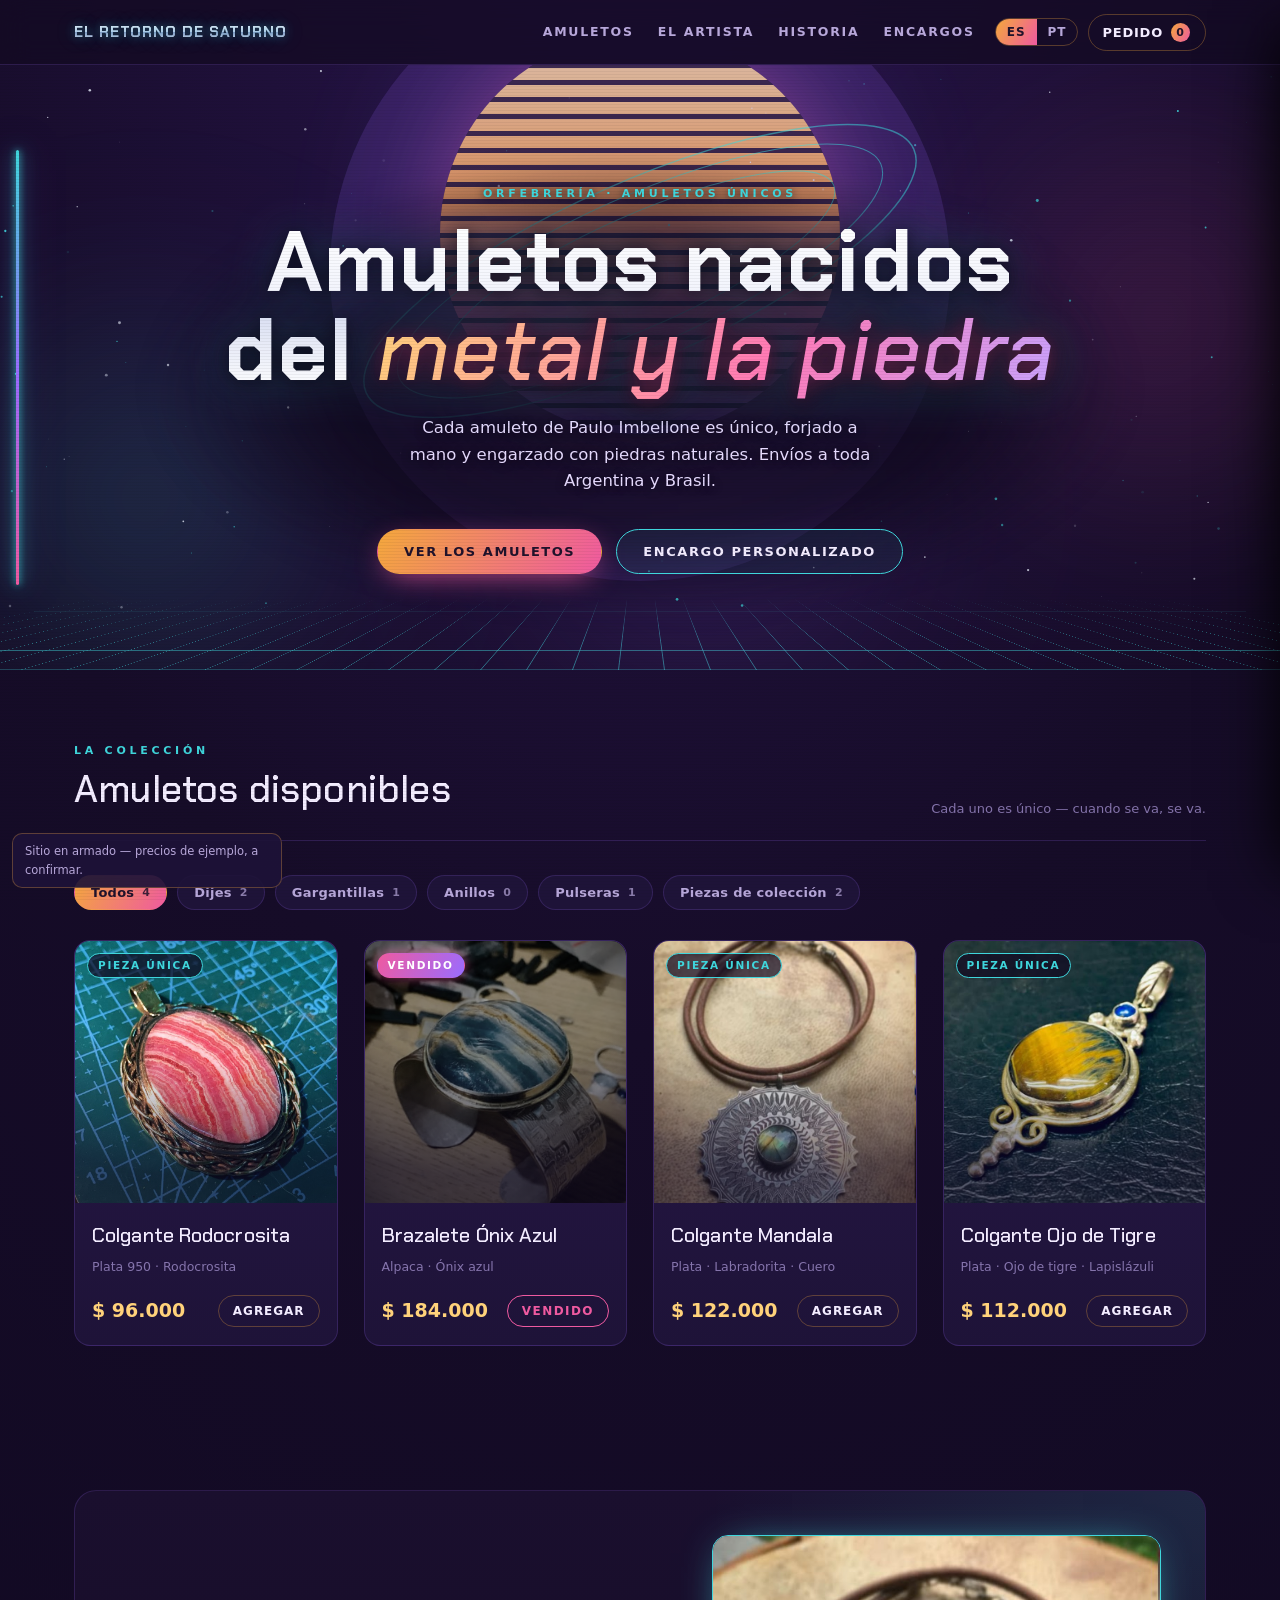
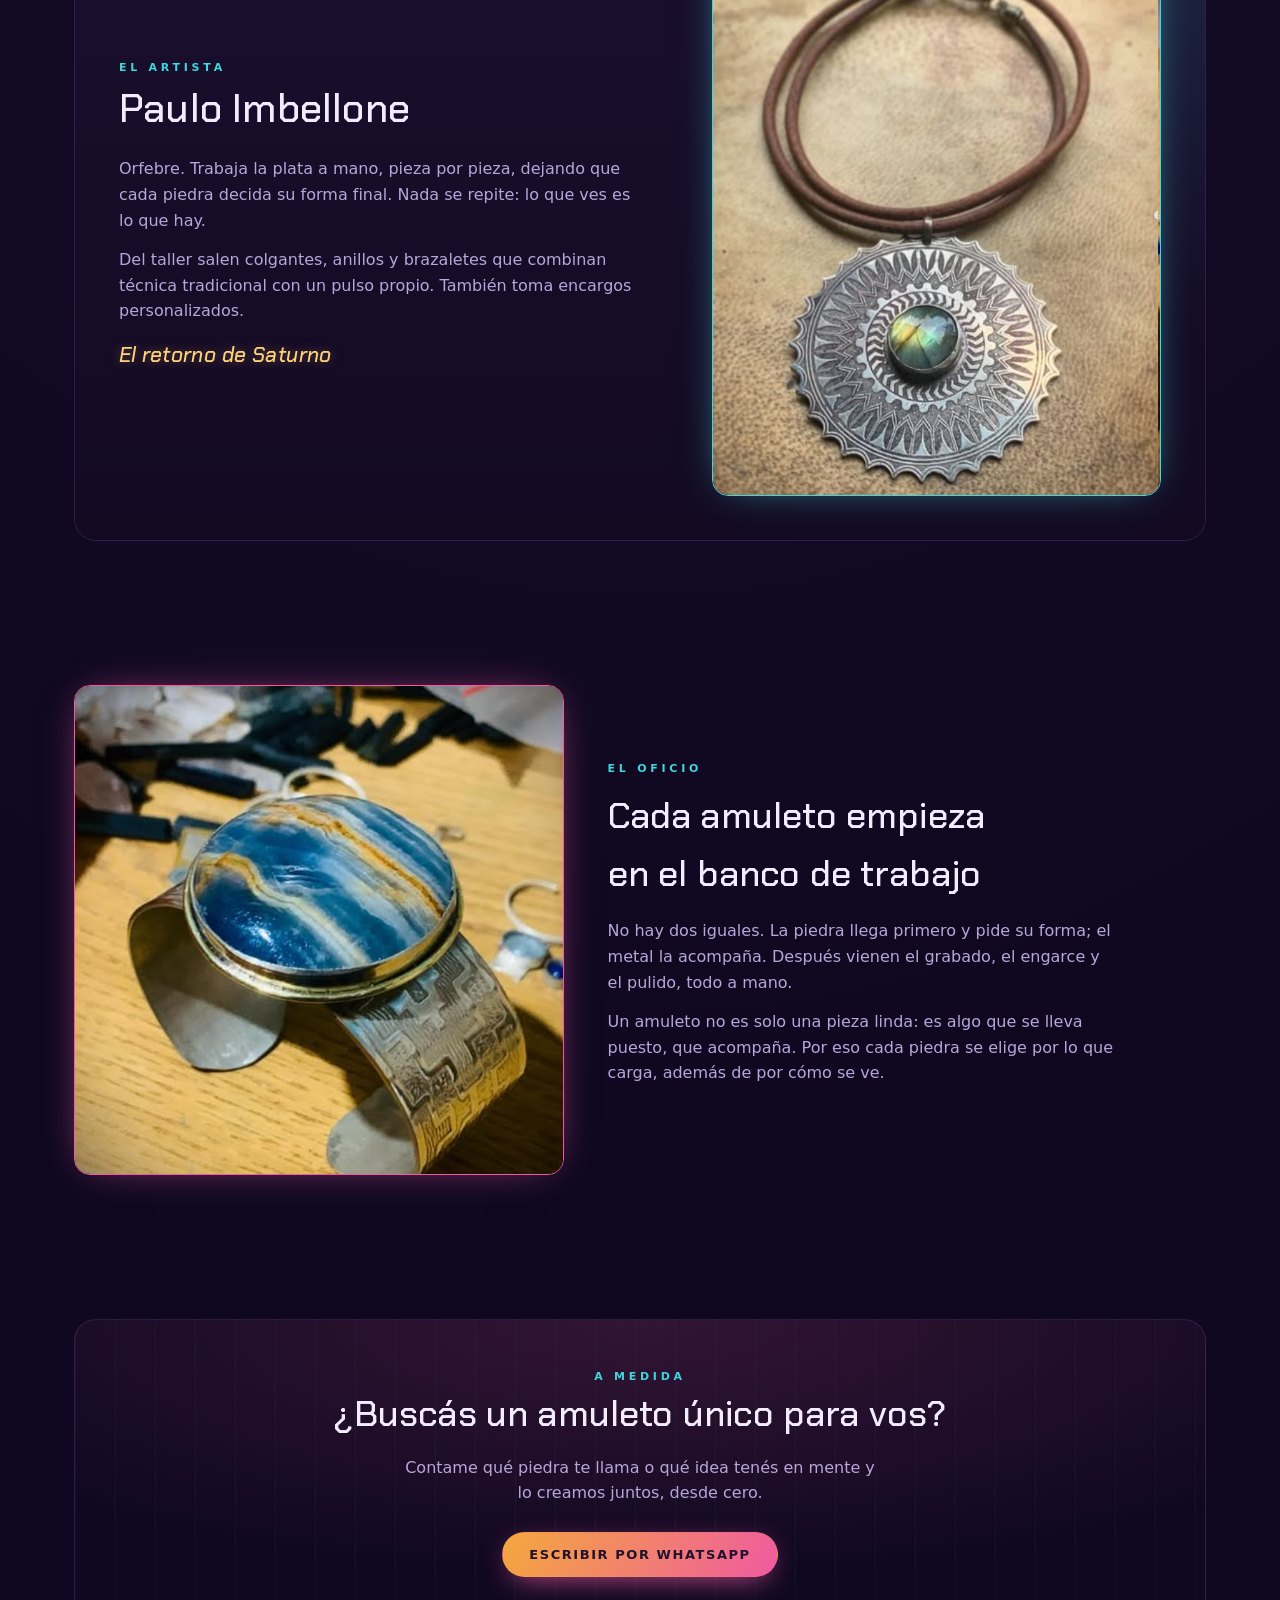
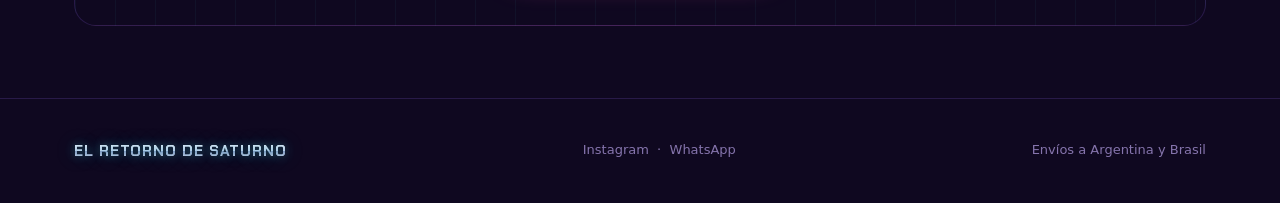
==== index.html @ 76c9d8ed "sitio inicial" ====
<!doctype html>
<html lang="es">
<head>
<meta charset="utf-8">
<meta name="viewport" content="width=device-width, initial-scale=1">
<title>El retorno de Saturno — Amuletos de orfebrería | Paulo Imbellone</title>
<meta name="description" content="Amuletos únicos de plata y piedras naturales, hechos a mano por Paulo Imbellone. Piezas únicas y encargos personalizados. Envíos a Argentina y Brasil.">
<link rel="icon" href="data:image/svg+xml,%3Csvg xmlns='http://www.w3.org/2000/svg' viewBox='0 0 32 32'%3E%3Crect width='32' height='32' rx='7' fill='%230d0c11'/%3E%3Ccircle cx='16' cy='15' r='6' fill='%23e7cd93'/%3E%3Cellipse cx='16' cy='15' rx='12' ry='4' fill='none' stroke='%23c8a25a' stroke-width='1.6' transform='rotate(-20 16 15)'/%3E%3C/svg%3E">
<!-- Vista previa al compartir el link (WhatsApp, redes). Reemplazá la URL por el dominio final. -->
<meta property="og:title" content="El retorno de Saturno — Amuletos de orfebrería">
<meta property="og:description" content="Amuletos únicos de plata y piedras naturales, hechos a mano. Envíos a Argentina y Brasil.">
<meta property="og:type" content="website">
<meta property="og:image" content="img/mandala-labradorita.jpg">
<link rel="stylesheet" href="css/fuentes.css">
<link rel="stylesheet" href="css/estilos.css">
</head>
<body>

<header>
  <div class="wrap bar">
    <div class="brand">El retorno de <b>Saturno</b></div>
    <nav class="links">
      <a href="#amuletos" data-k="nav_amuletos">Amuletos</a>
      <a href="#artista" data-k="nav_artista">El artista</a>
      <a href="#historia" data-k="nav_historia">Historia</a>
      <a href="#encargos" data-k="nav_encargos">Encargos</a>
    </nav>
    <div class="tools">
      <div class="lang">
        <button data-lang="es" class="on">ES</button>
        <button data-lang="pt">PT</button>
      </div>
      <button class="cartbtn" onclick="ERS.openCart()">
        <span data-k="cart_word">Pedido</span>
        <span class="count" id="count">0</span>
      </button>
    </div>
  </div>
</header>

<section class="hero">
  <i class="neon-l" aria-hidden="true"></i>
  <span class="fog" aria-hidden="true"><i class="f1"></i><i class="f2"></i><i class="f3"></i></span>
  <canvas id="stars"></canvas>
  <svg class="halo" viewBox="0 0 600 600" fill="none" aria-hidden="true">
    <defs>
      <radialGradient id="g" cx="50%" cy="50%" r="50%">
        <stop offset="0%" stop-color="#8a76b8" stop-opacity=".28"/>
        <stop offset="55%" stop-color="#8a76b8" stop-opacity="0"/>
      </radialGradient>
    </defs>
    <circle cx="300" cy="300" r="300" fill="url(#g)"/>
    <g transform="rotate(-24 300 300)">
      <ellipse cx="300" cy="300" rx="290" ry="86" stroke="#c8a25a" stroke-opacity=".55" stroke-width="1.4"/>
      <ellipse cx="300" cy="300" rx="255" ry="72" stroke="#e7cd93" stroke-opacity=".28" stroke-width="1"/>
      <ellipse cx="300" cy="300" rx="205" ry="54" stroke="#c8a25a" stroke-opacity=".2" stroke-width="1"/>
    </g>
  </svg>
  <div class="wrap inner">
    <div class="eyebrow" data-k="hero_eyebrow">Orfebrería · amuletos únicos</div>
    <h1 data-k="hero_title">Amuletos nacidos del <span class="it">metal y la piedra</span></h1>
    <p class="sub" data-k="hero_sub">Cada amuleto de Paulo Imbellone es único, forjado a mano y engarzado con piedras naturales. Envíos a toda Argentina y Brasil.</p>
    <div class="cta-row">
      <button class="btn solid" onclick="ERS.goTo('#amuletos')" data-k="hero_cta1">Ver los amuletos</button>
      <button class="btn ghost" onclick="ERS.goTo('#encargos')" data-k="hero_cta2">Encargo personalizado</button>
    </div>
  </div>
</section>

<main class="wrap">
  <section id="amuletos">
    <div class="sec-head">
      <div>
        <div class="eyebrow" data-k="collection_eyebrow">La colección</div>
        <h2 data-k="collection_title">Amuletos disponibles</h2>
      </div>
      <p data-k="collection_note">Cada uno es único — cuando se va, se va.</p>
    </div>
    <div class="pills" id="pills"></div>
    <div class="grid" id="grid"></div>
  </section>

  <section id="artista">
    <div class="about">
      <div>
        <div class="eyebrow" data-k="about_eyebrow">El artista</div>
        <h2 data-k="about_title">Paulo Imbellone</h2>
        <p data-k="about_p1"></p>
        <p data-k="about_p2"></p>
        <div class="sig" data-k="about_sig">El retorno de Saturno</div>
      </div>
      <div class="art"><img src="img/mandala-labradorita.jpg" alt="Amuleto de plata con labradorita sobre cuero"></div>
    </div>
  </section>

  <section id="historia">
    <div class="historia">
      <div class="art"><img src="img/onix-azul.jpg" alt="Brazalete de plata en el taller"></div>
      <div>
        <div class="eyebrow" data-k="historia_eyebrow">El oficio</div>
        <h2 data-k="historia_title">Cada amuleto empieza en el banco de trabajo</h2>
        <p data-k="historia_p1"></p>
        <p data-k="historia_p2"></p>
      </div>
    </div>
  </section>

  <section id="encargos">
    <div class="custom">
      <div class="eyebrow" data-k="custom_eyebrow">A medida</div>
      <h2 data-k="custom_title">¿Buscás un amuleto único para vos?</h2>
      <p data-k="custom_p">Contame qué piedra te llama o qué idea tenés en mente y lo creamos juntos, desde cero.</p>
      <button class="btn solid" onclick="ERS.customWA()" data-k="custom_cta">Escribir por WhatsApp</button>
    </div>
  </section>
</main>

<footer>
  <div class="wrap footrow">
    <div class="brand">El retorno de <b>Saturno</b></div>
    <div>
      <a href="#" data-ig target="_blank" rel="noopener">Instagram</a>
      &nbsp;·&nbsp;
      <a href="#" onclick="ERS.customWA();return false">WhatsApp</a>
    </div>
    <div data-k="foot_ship">Envíos a Argentina y Brasil</div>
  </div>
</footer>

<!-- FICHA -->
<div class="scrim" id="scrim" onclick="if(event.target===this)ERS.closeModal()">
  <div class="modal" id="modal"></div>
</div>

<!-- CARRITO -->
<div class="drawer" id="drawer">
  <h3><span data-k="cart_title">Tu pedido</span><button onclick="ERS.closeCart()" aria-label="Cerrar">✕</button></h3>
  <div class="items" id="items"></div>
  <div class="footer2">
    <div class="subrow"><span data-k="subtotal">Subtotal</span><span class="v" id="subtotal">$ 0</span></div>
    <p class="ship" data-k="ship_note">Coordinamos envío y forma de pago por WhatsApp.</p>
    <button class="wa" id="wabtn" onclick="ERS.checkout()" disabled>
      <svg width="20" height="20" viewBox="0 0 24 24" fill="currentColor"><path d="M12 2a10 10 0 0 0-8.6 15l-1.3 4.7 4.8-1.3A10 10 0 1 0 12 2Zm5.3 14.1c-.2.6-1.2 1.1-1.7 1.2-.4.1-1 .1-1.6-.1-.4-.1-.9-.3-1.5-.6-2.7-1.2-4.4-3.9-4.6-4.1-.1-.2-1-1.4-1-2.6 0-1.2.6-1.8.9-2.1.2-.2.5-.3.7-.3h.5c.2 0 .4 0 .6.5l.8 1.9c.1.2.1.4 0 .5l-.4.6c-.2.2-.3.4-.1.7.2.3.8 1.3 1.7 2.1 1.2 1 2.1 1.4 2.4 1.5.2.1.4.1.5-.1l.7-.8c.2-.2.3-.2.6-.1l1.8.9c.3.1.4.2.5.3.1.2.1.8-.2 1.6Z"/></svg>
      <span data-k="checkout">Finalizar por WhatsApp</span>
    </button>
  </div>
</div>

<!-- Cartelito de demo: BORRAR esta línea cuando los precios sean los definitivos. -->
<div class="demo-note">Sitio en armado — precios de ejemplo, a confirmar.</div>

<script src="js/datos.js"></script>
<script src="js/app.js"></script>
</body>
</html>
---- css/fuentes.css ----
/* Chakra Petch (SIL OFL) embebida — subsets latin + latin-ext */
@font-face {
  font-family: 'Chakra Petch';
  font-style: italic;
  font-weight: 500;
  font-display: swap;
  src: url([data-uri]) format('woff2');
  unicode-range: U+0100-02BA, U+02BD-02C5, U+02C7-02CC, U+02CE-02D7, U+02DD-02FF, U+0304, U+0308, U+0329, U+1D00-1DBF, U+1E00-1E9F, U+1EF2-1EFF, U+2020, U+20A0-20AB, U+20AD-20C0, U+2113, U+2C60-2C7F, U+A720-A7FF;
}
@font-face {
  font-family: 'Chakra Petch';
  font-style: italic;
  font-weight: 500;
  font-display: swap;
  src: url([data-uri]) format('woff2');
  unicode-range: U+0000-00FF, U+0131, U+0152-0153, U+02BB-02BC, U+02C6, U+02DA, U+02DC, U+0304, U+0308, U+0329, U+2000-206F, U+20AC, U+2122, U+2191, U+2193, U+2212, U+2215, U+FEFF, U+FFFD;
}
@font-face {
  font-family: 'Chakra Petch';
  font-style: normal;
  font-weight: 500;
  font-display: swap;
  src: url([data-uri]) format('woff2');
  unicode-range: U+0100-02BA, U+02BD-02C5, U+02C7-02CC, U+02CE-02D7, U+02DD-02FF, U+0304, U+0308, U+0329, U+1D00-1DBF, U+1E00-1E9F, U+1EF2-1EFF, U+2020, U+20A0-20AB, U+20AD-20C0, U+2113, U+2C60-2C7F, U+A720-A7FF;
}
@font-face {
  font-family: 'Chakra Petch';
  font-style: normal;
  font-weight: 500;
  font-display: swap;
  src: url([data-uri]) format('woff2');
  unicode-range: U+0000-00FF, U+0131, U+0152-0153, U+02BB-02BC, U+02C6, U+02DA, U+02DC, U+0304, U+0308, U+0329, U+2000-206F, U+20AC, U+2122, U+2191, U+2193, U+2212, U+2215, U+FEFF, U+FFFD;
}
@font-face {
  font-family: 'Chakra Petch';
  font-style: normal;
  font-weight: 700;
  font-display: swap;
  src: url([data-uri]) format('woff2');
  unicode-range: U+0100-02BA, U+02BD-02C5, U+02C7-02CC, U+02CE-02D7, U+02DD-02FF, U+0304, U+0308, U+0329, U+1D00-1DBF, U+1E00-1E9F, U+1EF2-1EFF, U+2020, U+20A0-20AB, U+20AD-20C0, U+2113, U+2C60-2C7F, U+A720-A7FF;
}
@font-face {
  font-family: 'Chakra Petch';
  font-style: normal;
  font-weight: 700;
  font-display: swap;
  src: url([data-uri]) format('woff2');
  unicode-range: U+0000-00FF, U+0131, U+0152-0153, U+02BB-02BC, U+02C6, U+02DA, U+02DC, U+0304, U+0308, U+0329, U+2000-206F, U+20AC, U+2122, U+2191, U+2193, U+2212, U+2215, U+FEFF, U+FFFD;
}
---- css/estilos.css ----
/* ============================================================================
   EL RETORNO DE SATURNO — Estilos "Retrofuturista"
   Variante de la dirección Cosmos: atardecer de neón, cromados, sol de líneas
   y grilla de horizonte. Mismo contenido (datos.js), otra piel.
   ============================================================================ */
:root{
  --bg:#130a22; --bg2:#1a0f2e; --panel:#1e1338; --panel2:#271748;
  --ink:#f3ecff; --muted:#b7a7d9; --faint:#8574ac;
  --amber:#f4a83c; --gold:#f4a83c; --gold-hi:#ffd27a;
  --coral:#ef5aa0; --violet:#9a6cff; --teal:#3fd6dc; --chrome:#e3e8f6;
  --line:rgba(244,168,60,.30); --line-soft:rgba(154,108,255,.18);
  --serif:"Iowan Old Style","Palatino Linotype",Palatino,Georgia,serif;
  --urban:"Chakra Petch","Bahnschrift","Segoe UI",system-ui,sans-serif;
  --sans:system-ui,-apple-system,"Segoe UI",Roboto,Helvetica,Arial,sans-serif;
}
*{box-sizing:border-box}
html{scroll-behavior:smooth}
body{margin:0;background:var(--bg);color:var(--ink);font-family:var(--sans);
  line-height:1.6;-webkit-font-smoothing:antialiased;overflow-x:hidden;
  background-image:radial-gradient(140% 90% at 50% -10%,#2a1550 0%,#160c28 45%,#0f0820 100%)}
/* leve textura de scanlines */
body::before{content:"";position:fixed;inset:0;z-index:1;pointer-events:none;opacity:.35;
  background:repeating-linear-gradient(0deg,rgba(0,0,0,.13) 0 1px,transparent 1px 3px);mix-blend-mode:multiply}
img{max-width:100%;display:block}
a{color:inherit;text-decoration:none}
h1,h2,h3{font-family:var(--urban);font-weight:500;text-wrap:balance;margin:0;letter-spacing:.005em}
.wrap{max-width:1180px;margin:0 auto;padding:0 24px}
.eyebrow{font-family:var(--sans);text-transform:uppercase;letter-spacing:.34em;
  font-size:11px;color:var(--teal);font-weight:700}

/* header */
header{position:sticky;top:0;z-index:40;background:rgba(19,10,34,.7);
  backdrop-filter:blur(14px);border-bottom:1px solid var(--line-soft)}
.bar{display:flex;align-items:center;gap:20px;height:64px}
.brand{font-family:var(--urban);font-weight:700;letter-spacing:.06em;white-space:nowrap;
  text-transform:uppercase;font-size:15px;
  background:linear-gradient(#ffffff,#c7cdea 48%,#8f97c4 52%,#ffffff);
  -webkit-background-clip:text;background-clip:text;color:transparent;
  text-shadow:0 0 10px rgba(63,214,220,.45),0 0 22px rgba(63,214,220,.25)}
.brand b{font-weight:800}
nav.links{display:flex;gap:24px;margin-left:auto;font-size:12.5px;color:var(--muted);
  text-transform:uppercase;letter-spacing:.14em;font-weight:600}
nav.links a:hover{color:var(--teal)}
.tools{display:flex;align-items:center;gap:10px}
.lang{display:flex;border:1px solid var(--line);border-radius:999px;overflow:hidden}
.lang button{background:none;border:0;color:var(--muted);font:700 12px/1 var(--sans);
  padding:7px 11px;cursor:pointer;letter-spacing:.08em}
.lang button.on{background:linear-gradient(120deg,var(--amber),var(--coral));color:#20122b}
.cartbtn{position:relative;background:none;border:1px solid var(--line);color:var(--ink);
  border-radius:999px;padding:8px 15px 8px 13px;cursor:pointer;font:700 13px/1 var(--sans);
  display:flex;align-items:center;gap:8px;text-transform:uppercase;letter-spacing:.06em}
.cartbtn:hover{border-color:var(--teal);box-shadow:0 0 0 1px var(--teal),0 0 18px -4px var(--teal)}
.cartbtn .count{background:linear-gradient(120deg,var(--amber),var(--coral));color:#20122b;
  border-radius:999px;min-width:19px;height:19px;font-size:11px;display:inline-flex;
  align-items:center;justify-content:center;padding:0 5px;font-weight:800}
@media(max-width:820px){nav.links{display:none}}

/* ---------- HERO retrofuturista ---------- */
.hero{position:relative;text-align:center;padding:120px 0 96px;overflow:hidden;isolation:isolate}
/* sol retro de líneas */
.hero::before{content:"";position:absolute;left:50%;top:28%;translate:-50% -50%;z-index:0;
  width:400px;height:400px;max-width:82vw;border-radius:50%;pointer-events:none;opacity:.9;
  background:
    repeating-linear-gradient(180deg,transparent 0 12px,rgba(19,10,34,.9) 12px 17px),
    linear-gradient(180deg,#ffe6a6 0%,#f7a13e 42%,#ef5aa0 72%,#9a6cff 100%);
  box-shadow:0 0 90px -10px rgba(239,90,160,.45),0 0 160px 10px rgba(154,108,255,.3)}
/* grilla de horizonte */
.hero::after{content:"";position:absolute;left:-20%;right:-20%;bottom:0;height:42%;z-index:0;
  pointer-events:none;transform:perspective(340px) rotateX(62deg);transform-origin:bottom center;
  background:
    repeating-linear-gradient(90deg,rgba(63,214,220,.5) 0 1px,transparent 1px 46px),
    repeating-linear-gradient(0deg,rgba(63,214,220,.5) 0 1px,transparent 1px 46px);
  -webkit-mask:linear-gradient(transparent,#000 75%);mask:linear-gradient(transparent,#000 75%)}
#stars{position:absolute;inset:0;width:100%;height:100%;z-index:1}
.hero .halo{position:absolute;left:50%;top:34%;translate:-50% -50%;width:620px;height:620px;
  max-width:120vw;z-index:1;pointer-events:none;opacity:.9}
.hero .halo ellipse{stroke:var(--teal)!important;stroke-opacity:.6!important}
.hero .halo circle{fill:rgba(154,108,255,.18)!important}
.hero .inner{position:relative;z-index:3}
/* fondo oscuro difuso detrás del texto: el sol se ve alrededor, el texto queda legible */
.hero .inner::before{content:"";position:absolute;left:50%;top:52%;translate:-50% -50%;z-index:-1;
  width:min(1150px,128%);height:150%;pointer-events:none;
  background:radial-gradient(58% 54% at 50% 50%,rgba(14,8,26,.9) 0,rgba(14,8,26,.72) 46%,transparent 74%);
  filter:blur(10px)}
.hero .inner .eyebrow{text-shadow:0 1px 8px rgba(10,5,20,.95)}
.hero h1{font-size:clamp(42px,8.5vw,86px);font-weight:700;line-height:1.04;letter-spacing:.012em;margin:14px 0;
  background:linear-gradient(#ffffff,#f1f3fc 46%,#dbe0f3 56%,#ffffff);
  -webkit-background-clip:text;background-clip:text;color:transparent;
  filter:drop-shadow(0 2px 10px rgba(8,4,18,.9)) drop-shadow(0 0 24px rgba(63,214,220,.22))}
.hero h1 .it{font-style:italic;font-weight:500;
  background:linear-gradient(120deg,#ffd27a,#ff7ab6 58%,#c6a3ff);
  -webkit-background-clip:text;background-clip:text;color:transparent;
  filter:drop-shadow(0 0 10px rgba(239,90,160,.55)) drop-shadow(0 2px 8px rgba(8,4,18,.9));
  animation:it-neon 5.5s infinite}
.hero p.sub{max-width:44ch;margin:20px auto 0;color:#e7dcff;font-size:16.5px;
  text-shadow:0 1px 8px rgba(10,5,20,.85)}
.cta-row{display:flex;gap:14px;justify-content:center;flex-wrap:wrap;margin-top:34px}
.btn{font:700 13px/1 var(--sans);letter-spacing:.12em;text-transform:uppercase;
  padding:15px 26px;border-radius:999px;cursor:pointer;border:1px solid transparent;transition:.18s}
.btn.solid{background:linear-gradient(120deg,var(--amber),var(--coral));color:#20122b;
  box-shadow:0 8px 30px -10px var(--coral)}
.btn.solid:hover{filter:brightness(1.08);box-shadow:0 8px 34px -6px var(--coral)}
.btn.ghost{background:rgba(63,214,220,.06);color:var(--ink);border-color:var(--teal)}
.btn.ghost:hover{background:rgba(63,214,220,.14);box-shadow:0 0 20px -6px var(--teal)}

/* sections */
section{padding:72px 0}
.sec-head{display:flex;align-items:flex-end;justify-content:space-between;gap:20px;
  margin-bottom:34px;border-bottom:1px solid var(--line-soft);padding-bottom:20px}
.sec-head h2{font-size:clamp(26px,4vw,38px)}
.sec-head p{color:var(--faint);font-size:13px;margin:6px 0 0}

/* product grid */
.grid{display:grid;grid-template-columns:repeat(auto-fill,minmax(250px,1fr));gap:26px}
.card{background:linear-gradient(180deg,var(--panel2),var(--panel));border:1px solid var(--line-soft);
  border-radius:16px;overflow:hidden;display:flex;flex-direction:column;cursor:pointer;
  transition:.22s;position:relative}
.card:hover{transform:translateY(-4px);border-color:var(--teal);
  box-shadow:0 24px 50px -28px rgba(63,214,220,.55),0 0 0 1px rgba(63,214,220,.4) inset}
.ph{position:relative;aspect-ratio:1/1;overflow:hidden;background:#0d0720}
.ph img{width:100%;height:100%;object-fit:cover;transition:.5s}
.card:hover .ph img{transform:scale(1.05)}
.ph::after{content:"";position:absolute;inset:0;
  background:radial-gradient(120% 90% at 50% 0,transparent 52%,rgba(13,7,32,.6))}
.tag{position:absolute;top:12px;left:12px;z-index:2;background:rgba(19,10,34,.72);
  border:1px solid var(--teal);color:var(--teal);font:700 10.5px/1 var(--sans);
  letter-spacing:.16em;text-transform:uppercase;padding:6px 10px;border-radius:999px}
.card .body{padding:16px 17px 18px;display:flex;flex-direction:column;gap:6px;flex:1}
.card h3{font-size:20px}
.card .mat{color:var(--faint);font-size:12.5px}
.card .foot{margin-top:auto;display:flex;align-items:center;justify-content:space-between;padding-top:12px}
.price{font-family:var(--sans);font-weight:800;font-size:19px;color:var(--gold-hi);
  font-variant-numeric:tabular-nums}
.mini{font:700 12px/1 var(--sans);letter-spacing:.08em;text-transform:uppercase;
  border:1px solid var(--line);color:var(--ink);background:none;border-radius:999px;
  padding:9px 14px;cursor:pointer;transition:.16s}
.mini:hover{background:linear-gradient(120deg,var(--amber),var(--coral));color:#20122b;border-color:transparent}
.mini.in{background:rgba(63,214,220,.14);border-color:var(--teal);color:var(--teal)}

/* about */
.about{display:grid;grid-template-columns:1.1fr .9fr;gap:44px;align-items:center;
  background:linear-gradient(180deg,var(--bg2),var(--bg));border:1px solid var(--line-soft);
  border-radius:22px;padding:44px;position:relative;overflow:hidden}
.about::before{content:"";position:absolute;inset:0;pointer-events:none;
  background:radial-gradient(80% 120% at 100% 0,rgba(63,214,220,.12),transparent 55%)}
.about>*{position:relative}
.about h2{font-size:clamp(26px,4vw,40px);margin-bottom:16px}
.about p{color:var(--muted);margin:0 0 14px;max-width:52ch}
.about .sig{font-family:var(--urban);font-style:italic;font-weight:500;font-size:21px;letter-spacing:.02em;color:var(--gold-hi);margin-top:6px;text-shadow:0 0 12px rgba(255,210,122,.35)}
.about .art{position:relative;aspect-ratio:4/5;border-radius:16px;overflow:hidden;border:1px solid var(--teal);
  box-shadow:0 0 40px -18px var(--teal)}
.about .art img{width:100%;height:100%;object-fit:cover}
@media(max-width:820px){.about{grid-template-columns:1fr;padding:28px}}

/* historia */
.historia{display:grid;grid-template-columns:.9fr 1.1fr;gap:44px;align-items:center}
.historia .art{aspect-ratio:1/1;border-radius:16px;overflow:hidden;border:1px solid var(--coral);
  box-shadow:0 0 40px -18px var(--coral)}
.historia .art img{width:100%;height:100%;object-fit:cover}
.historia h2{font-size:clamp(24px,4vw,36px);margin:10px 0 16px}
.historia p{color:var(--muted);margin:0 0 14px;max-width:50ch}
@media(max-width:820px){.historia{grid-template-columns:1fr}.historia .art{order:-1}}

/* custom band */
.custom{text-align:center;border:1px solid var(--line-soft);border-radius:22px;padding:48px 24px;
  background:
    repeating-linear-gradient(90deg,rgba(63,214,220,.05) 0 1px,transparent 1px 40px),
    radial-gradient(120% 140% at 50% 0,rgba(239,90,160,.16),transparent 62%)}
.custom h2{font-size:clamp(24px,4vw,36px);margin-bottom:12px}
.custom p{color:var(--muted);max-width:48ch;margin:0 auto 26px}

footer{border-top:1px solid var(--line-soft);padding:40px 0;color:var(--faint);font-size:13px}
.footrow{display:flex;flex-wrap:wrap;gap:16px;justify-content:space-between;align-items:center}
footer a:hover{color:var(--teal)}

/* modal */
.scrim{position:fixed;inset:0;z-index:60;background:rgba(8,4,18,.74);backdrop-filter:blur(6px);
  display:none;align-items:center;justify-content:center;padding:20px}
.scrim.open{display:flex}
.modal{background:linear-gradient(180deg,var(--panel2),var(--panel));border:1px solid var(--teal);
  border-radius:20px;max-width:860px;width:100%;max-height:90vh;overflow:auto;
  display:grid;grid-template-columns:1fr 1fr;position:relative;box-shadow:0 0 60px -20px var(--teal)}
.modal .mimg{background:#0d0720}
.modal .mimg img{width:100%;height:100%;object-fit:cover;min-height:320px}
.modal .mbody{padding:34px 32px;display:flex;flex-direction:column;gap:14px}
.modal h3{font-size:32px}
.modal .desc{color:var(--muted)}
.modal .stone{background:rgba(154,108,255,.12);border:1px solid var(--line-soft);border-radius:12px;padding:14px 16px}
.modal .stone .lab{font:700 10.5px/1 var(--sans);letter-spacing:.18em;text-transform:uppercase;color:var(--teal)}
.modal .stone p{margin:8px 0 0;color:var(--ink);font-size:14px}
.modal .specs{display:flex;flex-direction:column;gap:8px;border-top:1px solid var(--line-soft);
  border-bottom:1px solid var(--line-soft);padding:16px 0;font-size:14px}
.modal .specs div{display:flex;justify-content:space-between;gap:16px}
.modal .specs span{color:var(--faint)}
.modal .price{font-size:28px}
.closex{position:absolute;top:16px;right:18px;z-index:2;background:rgba(19,10,34,.72);
  border:1px solid var(--teal);color:var(--ink);width:38px;height:38px;border-radius:50%;
  cursor:pointer;font-size:18px}
@media(max-width:680px){.modal{grid-template-columns:1fr}.modal .mimg img{min-height:240px}}

/* cart drawer */
.drawer{position:fixed;top:0;right:0;height:100%;width:min(410px,92vw);z-index:70;
  background:linear-gradient(180deg,var(--bg2),var(--bg));border-left:1px solid var(--teal);
  transform:translateX(100%);transition:.3s;display:flex;flex-direction:column;
  box-shadow:-30px 0 60px -30px #000}
.drawer.open{transform:none}
.drawer h3{font-size:22px;padding:22px 22px 16px;border-bottom:1px solid var(--line-soft);
  display:flex;justify-content:space-between;align-items:center}
.drawer h3 button{background:none;border:0;color:var(--muted);font-size:22px;cursor:pointer}
.items{flex:1;overflow:auto;padding:8px 22px}
.empty{color:var(--faint);text-align:center;padding:60px 10px;font-size:14px}
.item{display:flex;gap:13px;padding:15px 0;border-bottom:1px solid var(--line-soft)}
.item img{width:62px;height:62px;object-fit:cover;border-radius:10px;border:1px solid var(--line-soft)}
.item .g{flex:1;min-width:0}
.item h4{margin:0;font:500 15px/1.3 var(--serif)}
.item .m{color:var(--faint);font-size:12px}
.item .rm{background:none;border:0;color:var(--faint);cursor:pointer;font-size:12px;
  text-decoration:underline;padding:0;margin-top:4px}
.item .p{font-weight:800;color:var(--gold-hi);font-variant-numeric:tabular-nums}
.drawer .footer2{padding:18px 22px 24px;border-top:1px solid var(--line)}
.subrow{display:flex;justify-content:space-between;font-size:15px;margin-bottom:6px}
.subrow .v{font-weight:800;font-size:22px;color:var(--gold-hi);font-variant-numeric:tabular-nums}
.ship{color:var(--faint);font-size:12px;margin:0 0 16px}
.wa{display:flex;align-items:center;justify-content:center;gap:10px;width:100%;
  background:#25a462;color:#04240f;border:0;border-radius:12px;padding:15px;cursor:pointer;
  font:800 15px/1 var(--sans);letter-spacing:.02em}
.wa:hover{background:#2bbd72;box-shadow:0 0 24px -6px #25a462}
.wa:disabled{background:var(--panel);color:var(--faint);cursor:not-allowed;box-shadow:none}
.demo-note{position:fixed;left:12px;bottom:12px;z-index:30;background:rgba(30,19,56,.92);
  border:1px solid var(--line);color:var(--muted);font-size:11.5px;padding:8px 12px;
  border-radius:10px;max-width:270px}
/* filtros por categoría */
.pills{display:flex;gap:10px;flex-wrap:wrap;margin:0 0 30px}
.pill{background:var(--panel);border:1px solid var(--line-soft);color:var(--muted);border-radius:999px;
  padding:10px 16px;cursor:pointer;font:700 13px/1 var(--sans);letter-spacing:.02em;transition:.15s;
  display:inline-flex;gap:8px;align-items:center}
.pill:hover{border-color:var(--teal);color:var(--ink)}
.pill.on{background:linear-gradient(120deg,var(--amber),var(--coral));color:#20122b;border-color:transparent}
.pill .c{font-size:11px;opacity:.7;font-variant-numeric:tabular-nums}
.pill.on .c{opacity:.85}
.cat-vacia{grid-column:1/-1;border:1px dashed var(--line);border-radius:16px;padding:44px 22px;text-align:center;
  color:var(--muted);background:radial-gradient(120% 140% at 50% 0,rgba(154,108,255,.1),transparent 60%)}
.cat-vacia b{display:block;font-family:var(--urban);font-size:21px;color:var(--ink);font-weight:500;margin-bottom:6px}
.cat-vacia p{margin:0}
.cat-vacia a{color:var(--teal);text-decoration:underline;cursor:pointer}

/* piezas vendidas: quedan visibles, marcadas */
.card.sold .ph img{filter:grayscale(.55) brightness(.62)}
.card.sold:hover{transform:none;border-color:var(--line-soft);box-shadow:none}
.card.sold:hover .ph img{transform:none}
.tag.vendido{background:linear-gradient(120deg,#ef5aa0,#9a6cff);color:#fff;border-color:transparent;
  letter-spacing:.16em;box-shadow:0 0 12px rgba(239,90,160,.6)}
.mini.soldbtn,.btn.soldbtn{background:none;border:1px solid var(--coral);color:var(--coral);
  cursor:default;box-shadow:none;letter-spacing:.12em;opacity:1}
.mini.soldbtn:hover,.btn.soldbtn:hover{background:none;color:var(--coral);filter:none;box-shadow:none}
.modal .mimg.sold img{filter:grayscale(.5) brightness(.7)}
.eyebrow.vendido{color:var(--coral)}

/* niebla / humo de neón (mística cyberpunk) */
.hero .fog{position:absolute;inset:0;z-index:1;pointer-events:none;overflow:hidden}
.hero .fog i{position:absolute;width:62vw;height:62vw;max-width:600px;max-height:600px;border-radius:50%;
  filter:blur(64px);opacity:.16;mix-blend-mode:screen}
.hero .fog .f1{background:radial-gradient(circle,#3fd6dc,transparent 62%);left:-12%;top:22%;
  animation:fog1 19s ease-in-out infinite alternate}
.hero .fog .f2{background:radial-gradient(circle,#ef5aa0,transparent 62%);right:-14%;top:-8%;
  animation:fog2 23s ease-in-out infinite alternate}
.hero .fog .f3{background:radial-gradient(circle,#9a6cff,transparent 62%);left:32%;bottom:-22%;
  animation:fog3 27s ease-in-out infinite alternate}
@keyframes fog1{from{transform:translate(0,0)}to{transform:translate(14%,10%)}}
@keyframes fog2{from{transform:translate(0,0)}to{transform:translate(-12%,12%)}}
@keyframes fog3{from{transform:translate(-6%,0)}to{transform:translate(8%,-8%)}}

/* neón cyberpunk — tubo lateral izquierdo (asimétrico) que titila apenas */
.hero .neon-l{position:absolute;left:16px;top:14%;bottom:14%;width:3px;z-index:2;border-radius:3px;
  pointer-events:none;background:linear-gradient(180deg,#3fd6dc,#9a6cff 52%,#ef5aa0);
  box-shadow:0 0 7px #3fd6dc,0 0 18px rgba(63,214,220,.8),0 0 40px rgba(154,108,255,.55);
  animation:neon-flick 5.2s infinite steps(1,end)}
@media(max-width:600px){.hero .neon-l{left:8px;width:2px;top:18%;bottom:18%}}
/* parpadeo del tubo: casi siempre encendido, con caídas breves */
@keyframes neon-flick{
  0%,17%{opacity:1}
  18%{opacity:.4}
  18.6%{opacity:1}
  19%{opacity:.25}
  20%,40%{opacity:1}
  41%{opacity:.6}
  42%,58%{opacity:1}
  59%{opacity:.4}
  59.6%{opacity:1}
  60%{opacity:.55}
  61%,80%{opacity:1}
  81%{opacity:.3}
  82%,92%{opacity:1}
  93%{opacity:.7}
  94%,100%{opacity:1}
}
/* parpadeo apenas perceptible en la palabra de neón del título */
@keyframes it-neon{
  0%,44%{filter:drop-shadow(0 0 10px rgba(239,90,160,.55)) drop-shadow(0 2px 8px rgba(8,4,18,.9))}
  45%{filter:drop-shadow(0 0 3px rgba(239,90,160,.25)) drop-shadow(0 2px 8px rgba(8,4,18,.9))}
  46%,100%{filter:drop-shadow(0 0 10px rgba(239,90,160,.55)) drop-shadow(0 2px 8px rgba(8,4,18,.9))}
}

@media(prefers-reduced-motion:reduce){*{scroll-behavior:auto!important}.card,.ph img{transition:none}
  .hero .neon-l,.hero h1 .it,.hero .fog i{animation:none}}
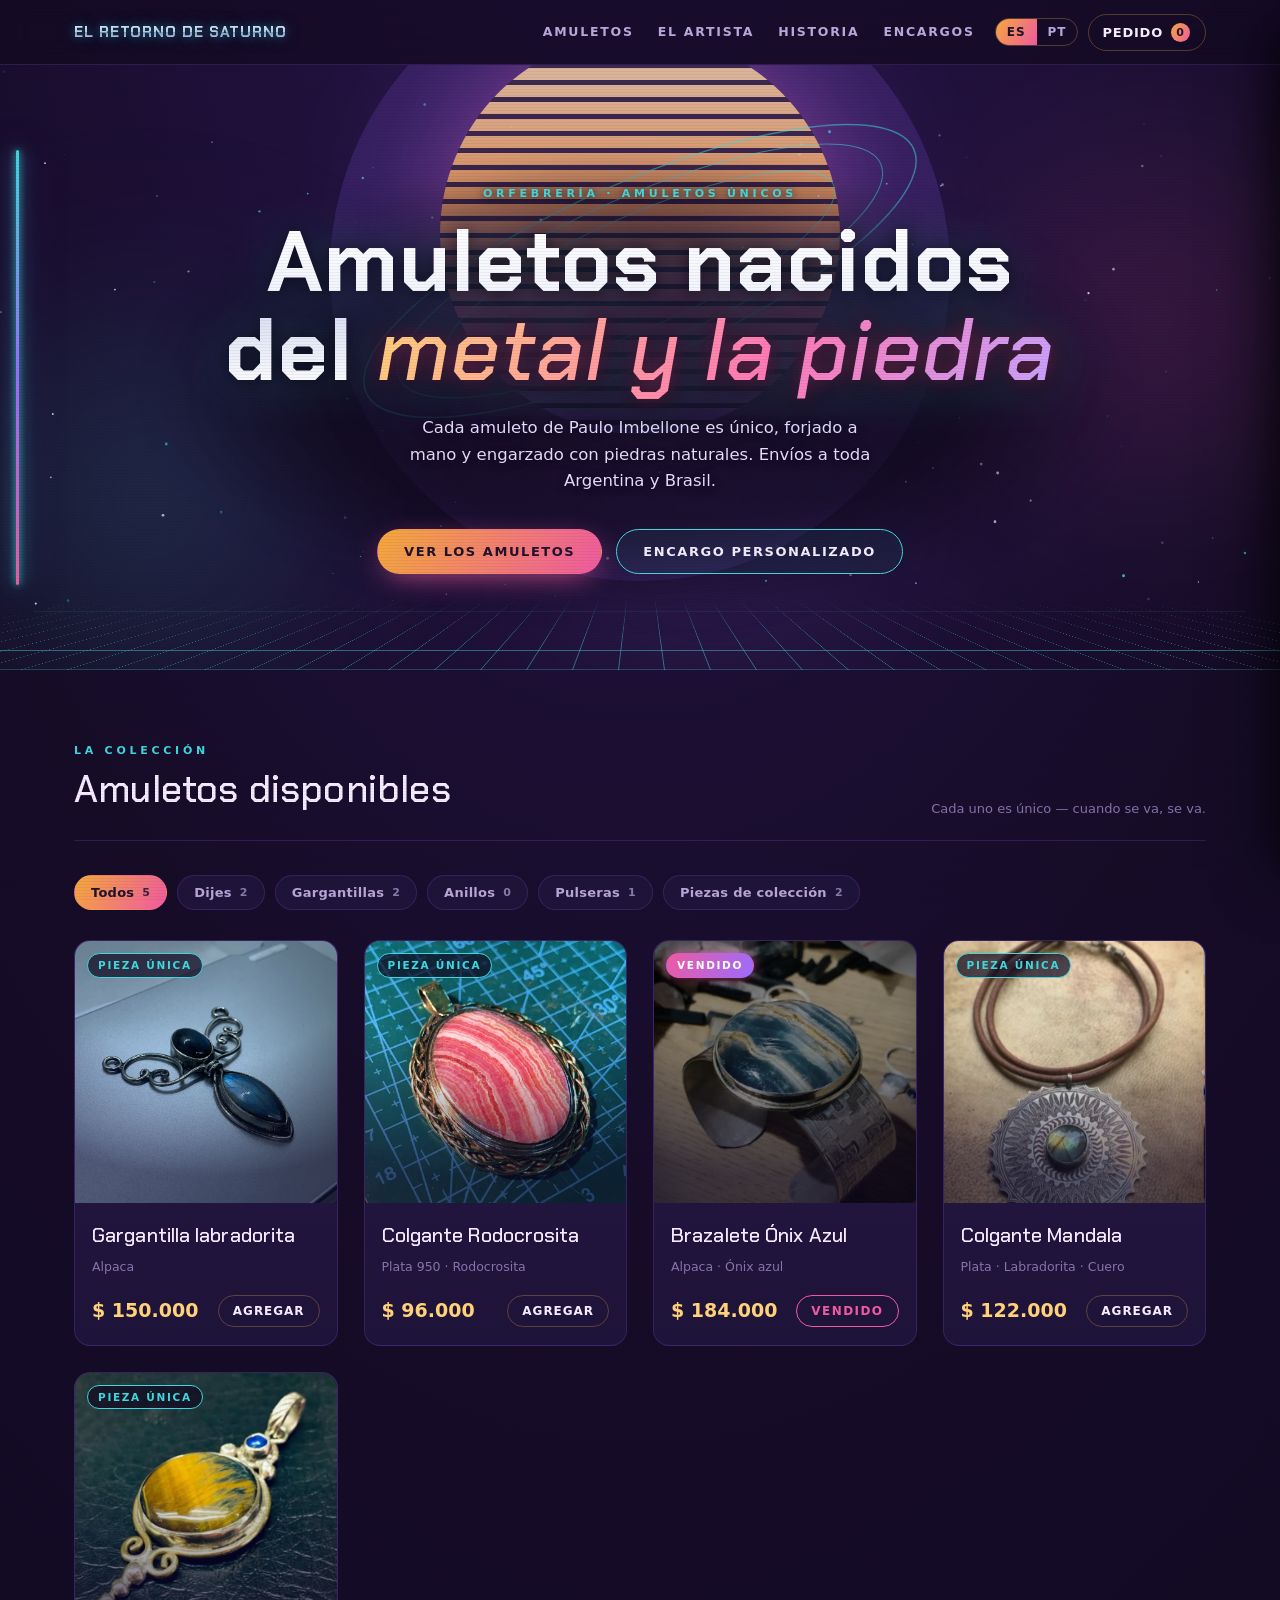
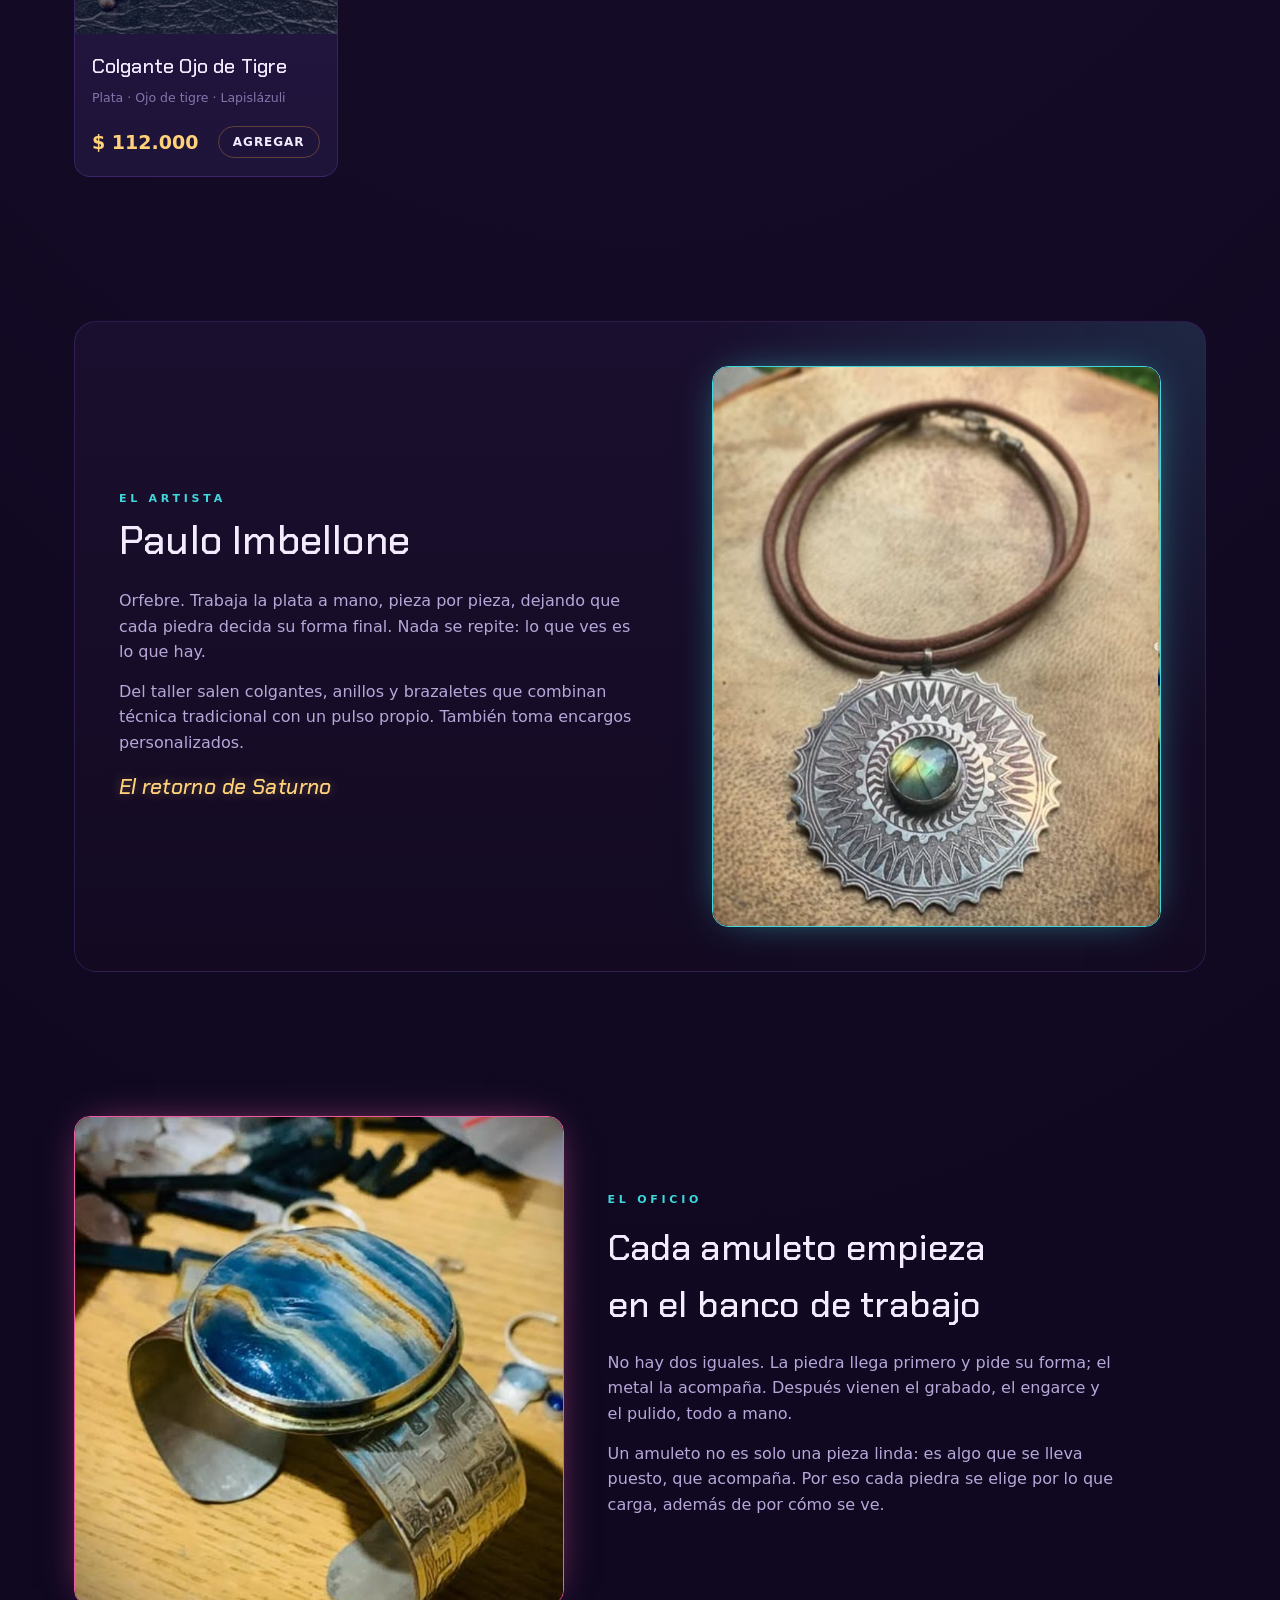
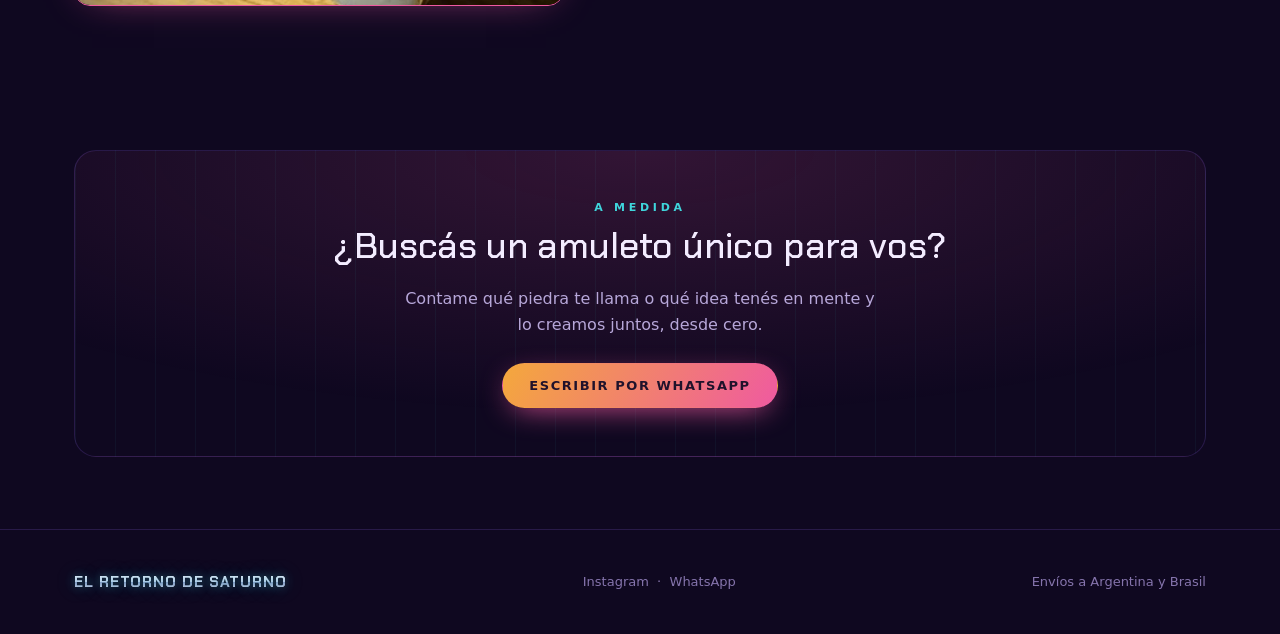
==== commit 8ea7c243: "Quitar el cartelito de "sitio en armado / precios de ejemplo" Co-Authored-By: Claude Opus 4.8 <norep" ====
--- a/index.html
+++ b/index.html
@@ -146,9 +146,6 @@
   </div>
 </div>
 
-<!-- Cartelito de demo: BORRAR esta línea cuando los precios sean los definitivos. -->
-<div class="demo-note">Sitio en armado — precios de ejemplo, a confirmar.</div>
-
 <script src="js/datos.js"></script>
 <script src="js/app.js"></script>
 </body>
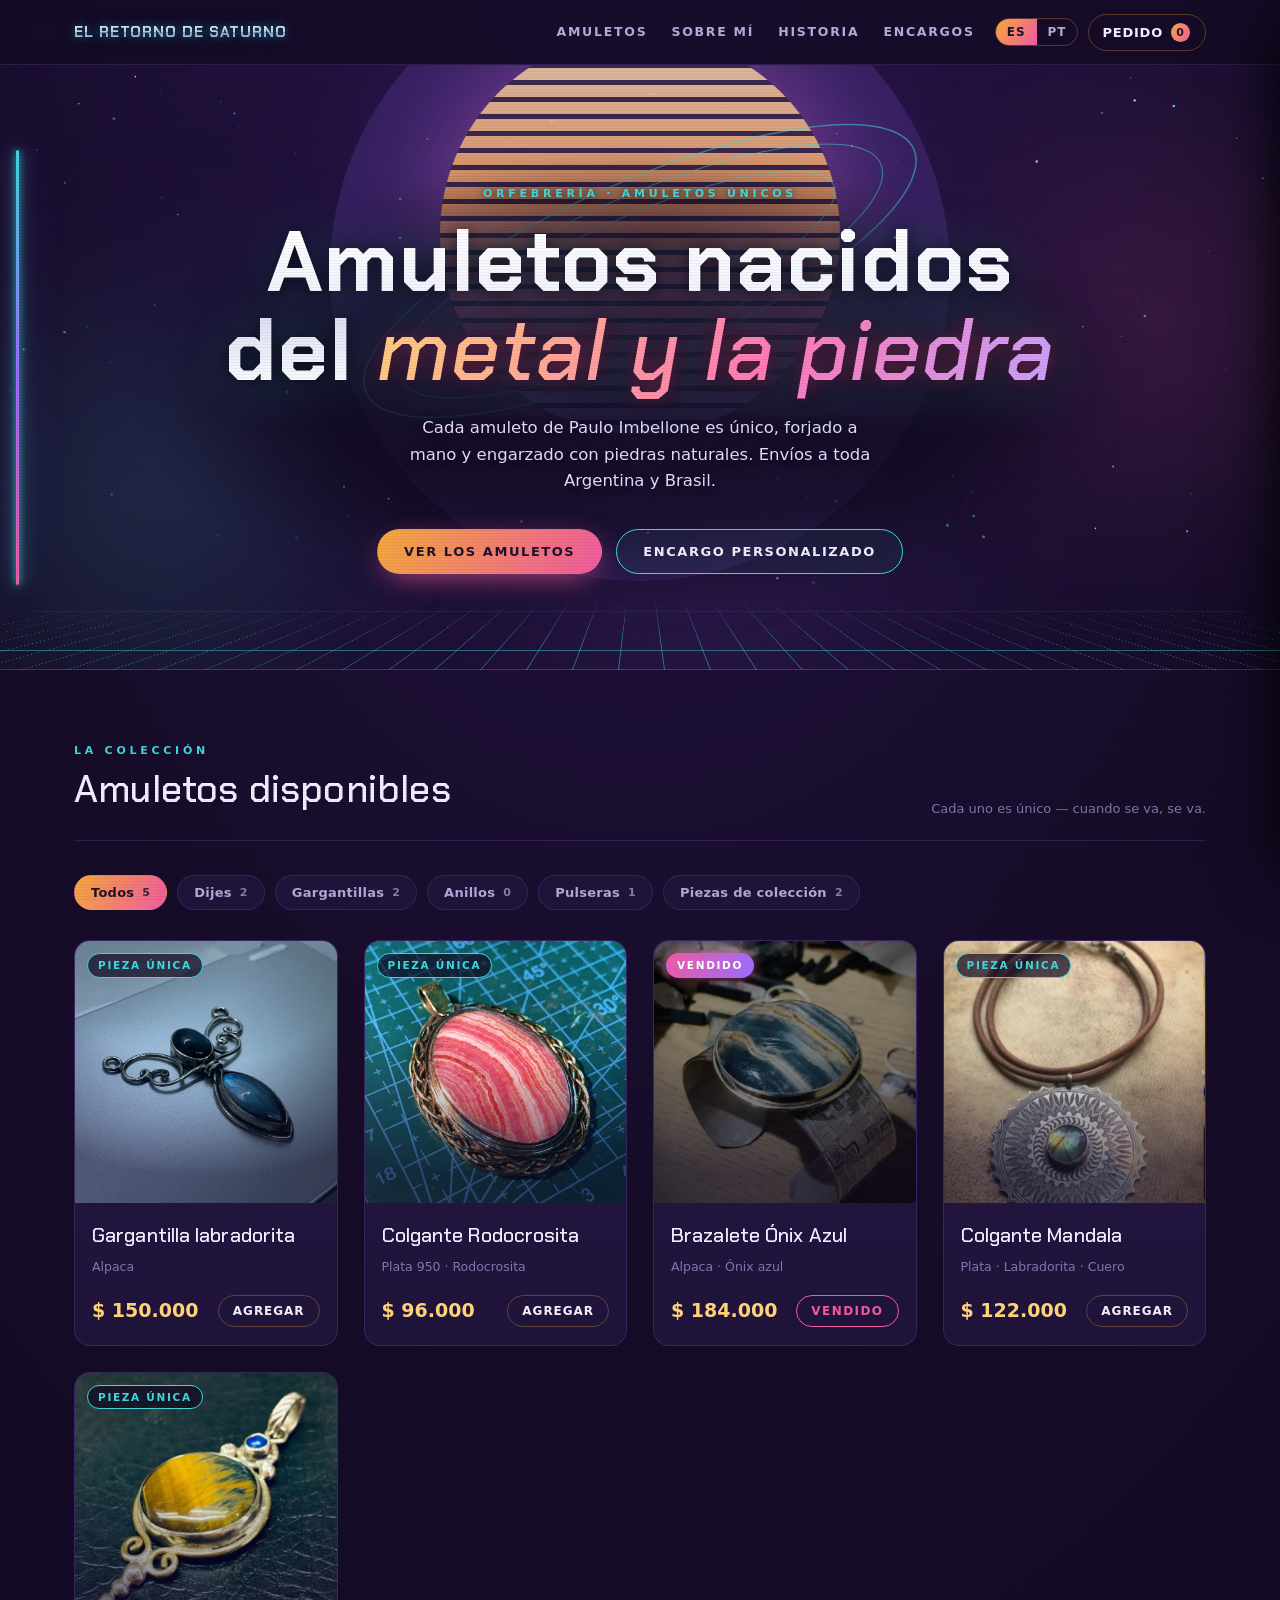
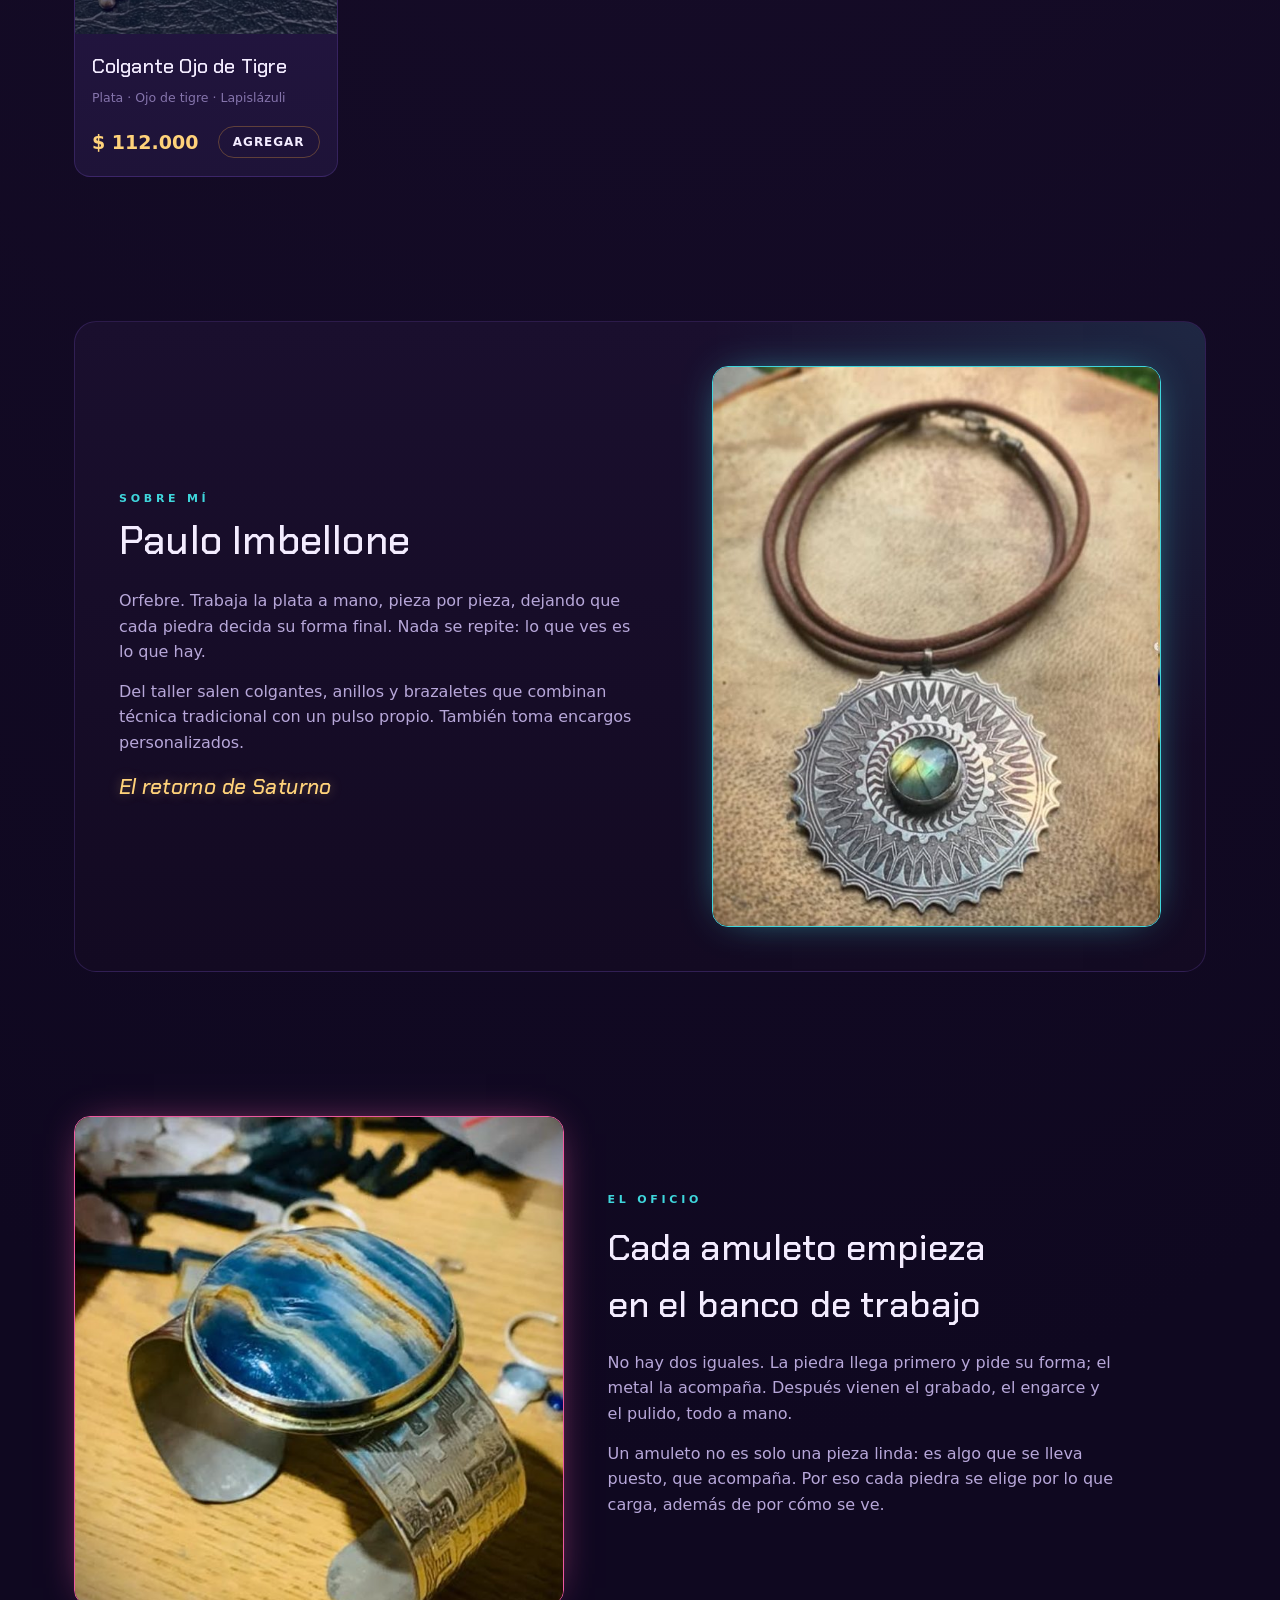
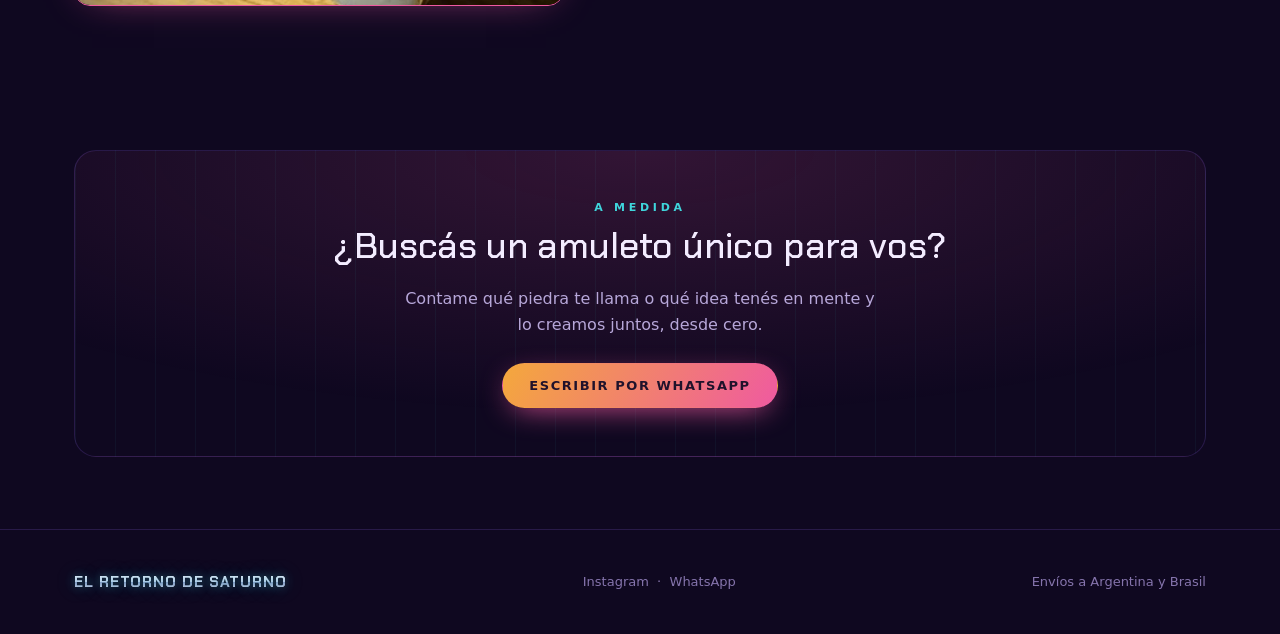
==== commit 329b9995: "Renombrar "El artista" a "Sobre mí" en el menú y la sección (ES/PT) Co-Authored-By: Claude Opus 4.8 " ====
--- a/index.html
+++ b/index.html
@@ -21,7 +21,7 @@
     <div class="brand">El retorno de <b>Saturno</b></div>
     <nav class="links">
       <a href="#amuletos" data-k="nav_amuletos">Amuletos</a>
-      <a href="#artista" data-k="nav_artista">El artista</a>
+      <a href="#artista" data-k="nav_artista">Sobre mí</a>
       <a href="#historia" data-k="nav_historia">Historia</a>
       <a href="#encargos" data-k="nav_encargos">Encargos</a>
     </nav>
@@ -83,7 +83,7 @@
   <section id="artista">
     <div class="about">
       <div>
-        <div class="eyebrow" data-k="about_eyebrow">El artista</div>
+        <div class="eyebrow" data-k="about_eyebrow">Sobre mí</div>
         <h2 data-k="about_title">Paulo Imbellone</h2>
         <p data-k="about_p1"></p>
         <p data-k="about_p2"></p>
--- a/css/estilos.css
+++ b/css/estilos.css
@@ -180,8 +180,21 @@
 .modal{background:linear-gradient(180deg,var(--panel2),var(--panel));border:1px solid var(--teal);
   border-radius:20px;max-width:860px;width:100%;max-height:90vh;overflow:auto;
   display:grid;grid-template-columns:1fr 1fr;position:relative;box-shadow:0 0 60px -20px var(--teal)}
-.modal .mimg{background:#0d0720}
-.modal .mimg img{width:100%;height:100%;object-fit:cover;min-height:320px}
+.modal .mimg{background:#0d0720;display:flex;flex-direction:column;min-height:0}
+.modal .stage{position:relative;flex:1;min-height:300px;overflow:hidden}
+.modal .stage #mmain{width:100%;height:100%;object-fit:cover;display:block}
+.modal .nav{position:absolute;top:50%;translate:0 -50%;width:40px;height:40px;border-radius:50%;
+  border:1px solid rgba(255,255,255,.28);background:rgba(13,7,32,.32);backdrop-filter:blur(4px);
+  color:#fff;font-size:22px;cursor:pointer;display:flex;align-items:center;justify-content:center;
+  opacity:.7;transition:.16s;z-index:2;padding-bottom:3px}
+.modal .nav:hover{opacity:1;background:rgba(13,7,32,.6);border-color:var(--teal);box-shadow:0 0 14px -4px var(--teal)}
+.modal .nav.prev{left:10px}
+.modal .nav.next{right:10px}
+.modal .thumbs{display:flex;gap:6px;padding:8px;background:rgba(13,7,32,.55);overflow-x:auto}
+.modal .thumbs .th{flex:0 0 auto;width:54px;height:54px;border-radius:8px;overflow:hidden;
+  border:1px solid var(--line-soft);background:none;cursor:pointer;padding:0;transition:.15s}
+.modal .thumbs .th.on{border-color:var(--teal);box-shadow:0 0 0 1px var(--teal)}
+.modal .thumbs .th img{width:100%;height:100%;object-fit:cover}
 .modal .mbody{padding:34px 32px;display:flex;flex-direction:column;gap:14px}
 .modal h3{font-size:32px}
 .modal .desc{color:var(--muted)}
@@ -192,11 +205,24 @@
   border-bottom:1px solid var(--line-soft);padding:16px 0;font-size:14px}
 .modal .specs div{display:flex;justify-content:space-between;gap:16px}
 .modal .specs span{color:var(--faint)}
-.modal .price{font-size:28px}
+.modal .price{font-size:28px;margin:0}
+.modal .maction{position:sticky;bottom:0;margin-top:auto;display:flex;align-items:center;
+  justify-content:space-between;gap:14px;padding:12px 0 2px;
+  background:linear-gradient(180deg,rgba(30,19,56,0),var(--panel) 45%)}
+.modal .maction .btn{white-space:nowrap}
 .closex{position:absolute;top:16px;right:18px;z-index:2;background:rgba(19,10,34,.72);
   border:1px solid var(--teal);color:var(--ink);width:38px;height:38px;border-radius:50%;
   cursor:pointer;font-size:18px}
-@media(max-width:680px){.modal{grid-template-columns:1fr}.modal .mimg img{min-height:240px}}
+@media(max-width:680px){
+  .scrim{padding:10px}
+  .modal{grid-template-columns:1fr;display:flex;flex-direction:column;max-height:90vh;overflow:hidden;max-width:100%}
+  .modal .mimg{flex:0 0 auto}
+  .modal .stage{flex:none;min-height:0;height:34vh}
+  .modal .nav{width:34px;height:34px;font-size:19px}
+  .modal .mbody{flex:1 1 auto;overflow-y:auto;padding:18px 18px 14px;gap:12px}
+  .modal .maction{background:var(--panel);border-top:1px solid var(--line-soft);padding:12px 0 2px}
+  .modal h3{font-size:24px}.modal .price{font-size:24px}
+}
 
 /* cart drawer */
 .drawer{position:fixed;top:0;right:0;height:100%;width:min(410px,92vw);z-index:70;
